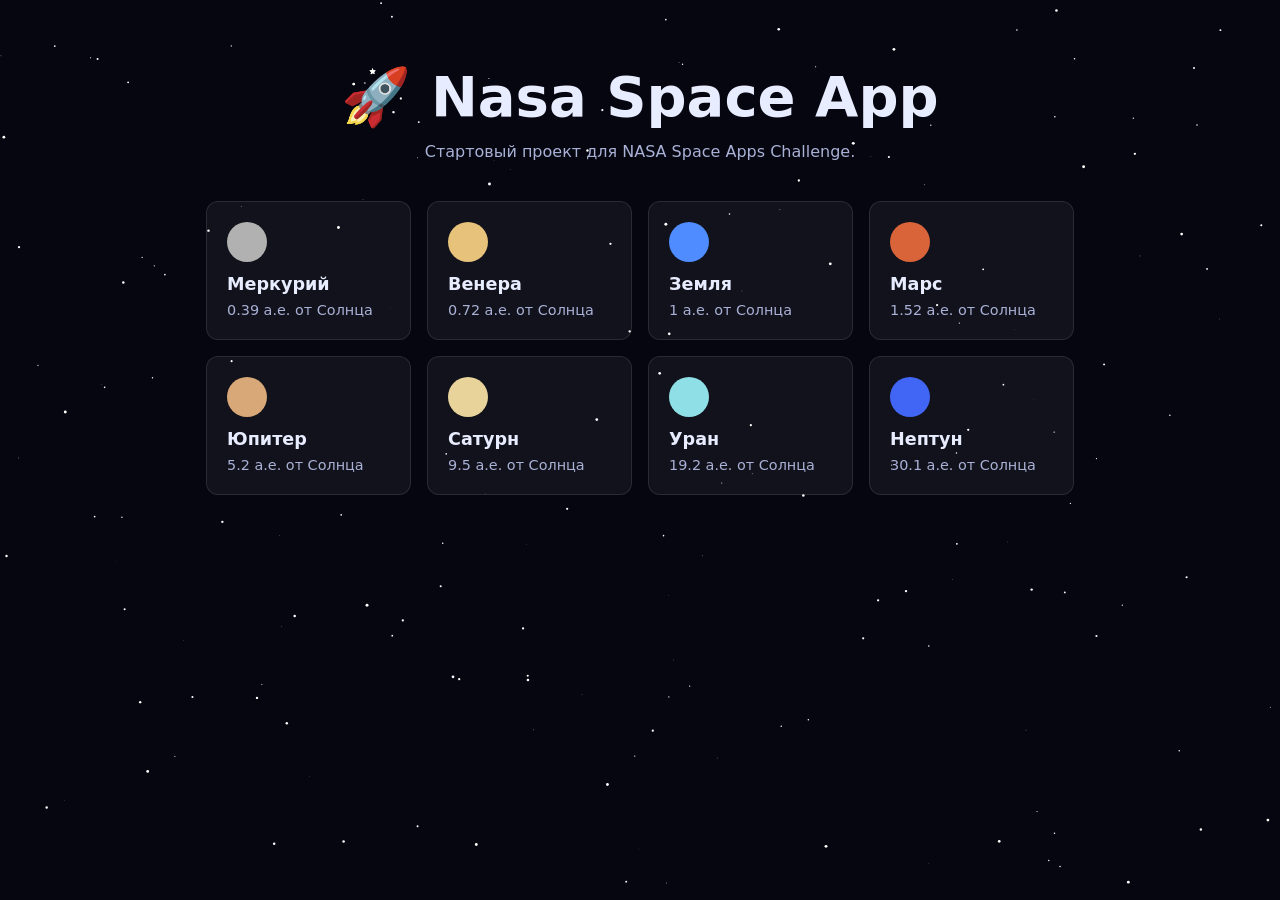
==== index.html @ c8b4d327 "Initial commit: Nasa Space App starter page Co-Authored-By: Claude Opus 5.5 <noreply@anthropic.com>" ====
<!doctype html>
<html lang="ru">
<head>
  <meta charset="utf-8">
  <meta name="viewport" content="width=device-width, initial-scale=1">
  <title>Nasa Space App</title>
  <link rel="stylesheet" href="style.css">
</head>
<body>
  <canvas id="stars"></canvas>
  <main>
    <h1>🚀 Nasa Space App</h1>
    <p>Стартовый проект для NASA Space Apps Challenge.</p>
    <section class="planets" id="planets"></section>
  </main>
  <script src="script.js"></script>
</body>
</html>
---- style.css ----
* { box-sizing: border-box; margin: 0; }

body {
  min-height: 100vh;
  background: #05060f;
  color: #e8ecff;
  font-family: system-ui, -apple-system, sans-serif;
  overflow-x: hidden;
}

#stars {
  position: fixed;
  inset: 0;
  z-index: -1;
}

main {
  max-width: 900px;
  margin: 0 auto;
  padding: 64px 16px;
  text-align: center;
}

h1 { font-size: clamp(2rem, 6vw, 3.5rem); margin-bottom: 12px; }
p { color: #a9b1d6; margin-bottom: 40px; }

.planets {
  display: grid;
  grid-template-columns: repeat(auto-fill, minmax(180px, 1fr));
  gap: 16px;
}

.planet {
  background: rgba(255, 255, 255, 0.05);
  border: 1px solid rgba(255, 255, 255, 0.1);
  border-radius: 12px;
  padding: 20px;
  text-align: left;
}

.planet .dot {
  width: 40px;
  height: 40px;
  border-radius: 50%;
  margin-bottom: 12px;
}

.planet h2 { font-size: 1.1rem; margin-bottom: 6px; }
.planet span { color: #a9b1d6; font-size: 0.9rem; }
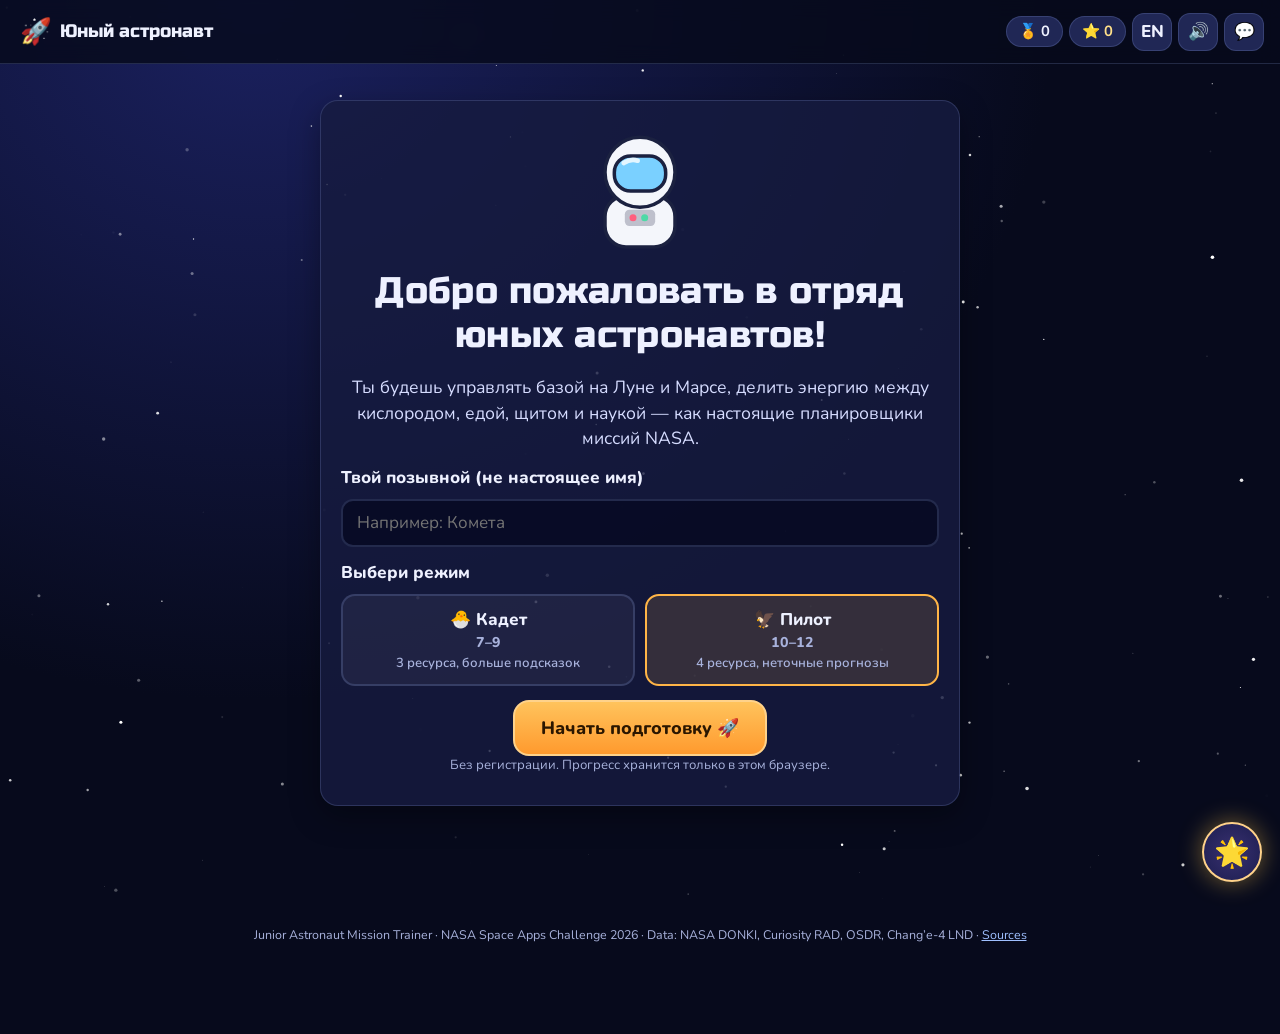
==== commit 46da10d7: "HTML prototype of the Junior Astronaut trainer (kept for history) Co-Authored-By: Claude Opus 5.5 <n" ====
--- a/index.html
+++ b/index.html
@@ -3,16 +3,32 @@
 <head>
   <meta charset="utf-8">
   <meta name="viewport" content="width=device-width, initial-scale=1">
-  <title>Nasa Space App</title>
-  <link rel="stylesheet" href="style.css">
+  <title>Юный астронавт — тренажёр миссий</title>
+  <meta name="description" content="Junior Astronaut Mission Trainer — run a Moon or Mars outpost, balance oxygen, food, radiation shielding and power using real NASA data. Ages 7–12. NASA Space Apps Challenge 2026.">
+  <link rel="icon" href="data:image/svg+xml,<svg xmlns='http://www.w3.org/2000/svg' viewBox='0 0 100 100'><text y='.9em' font-size='90'>🚀</text></svg>">
+  <link rel="preconnect" href="https://fonts.googleapis.com">
+  <link rel="preconnect" href="https://fonts.gstatic.com" crossorigin>
+  <link href="https://fonts.googleapis.com/css2?family=Nunito:wght@500;700;800;900&family=Russo+One&display=swap" rel="stylesheet">
+  <link rel="stylesheet" href="css/style.css">
 </head>
 <body>
-  <canvas id="stars"></canvas>
-  <main>
-    <h1>🚀 Nasa Space App</h1>
-    <p>Стартовый проект для NASA Space Apps Challenge.</p>
-    <section class="planets" id="planets"></section>
-  </main>
-  <script src="script.js"></script>
+  <canvas id="stars" aria-hidden="true"></canvas>
+  <header id="topbar" class="topbar"></header>
+  <main id="app" class="app" tabindex="-1"></main>
+  <button id="fab-beacon" class="fab" aria-label="Космический маяк / Space Beacon" title="🌟 Космический маяк — пауза и спокойное дыхание">🌟</button>
+  <footer class="foot">
+    Junior Astronaut Mission Trainer · NASA Space Apps Challenge 2026 ·
+    Data: NASA DONKI, Curiosity RAD, OSDR, Chang’e-4 LND · <a href="#" onclick="JA.go('adults');return false;">Sources</a>
+  </footer>
+  <noscript>Please enable JavaScript to play.</noscript>
+
+  <script src="js/data.js"></script>
+  <script src="js/core.js"></script>
+  <script src="js/nasa.js"></script>
+  <script src="js/sim.js"></script>
+  <script src="js/ui.js"></script>
+  <script src="js/missions.js"></script>
+  <script src="js/multi.js"></script>
+  <script src="js/main.js"></script>
 </body>
 </html>
--- a/css/style.css
+++ b/css/style.css
@@ -0,0 +1,406 @@
+/* ============================================================
+   Junior Astronaut Mission Trainer — styles
+   ============================================================ */
+:root {
+  --bg: #070a1c;
+  --panel: rgba(22, 28, 64, 0.82);
+  --panel-2: rgba(36, 44, 92, 0.9);
+  --line: rgba(160, 180, 255, 0.18);
+  --text: #eef1ff;
+  --muted: #a8b2dc;
+  --accent: #ffb547;
+  --accent-2: #6b8cff;
+  --good: #4dd9a6;
+  --bad: #ff5e7e;
+  --warn: #ffc94a;
+  --radius: 18px;
+  --shadow: 0 10px 30px rgba(0, 0, 0, 0.35);
+  --font: 'Nunito', system-ui, -apple-system, 'Segoe UI', sans-serif;
+  --head: 'Russo One', 'Nunito', system-ui, sans-serif;
+}
+* { box-sizing: border-box; }
+html, body { margin: 0; }
+body {
+  min-height: 100vh;
+  background: radial-gradient(ellipse at 20% 0%, #1b2160 0%, var(--bg) 55%) fixed, var(--bg);
+  color: var(--text);
+  font-family: var(--font);
+  font-size: 17px;
+  line-height: 1.45;
+  overflow-x: hidden;
+}
+#stars { position: fixed; inset: 0; z-index: -1; }
+h1, h2, h3 { font-family: var(--head); font-weight: 400; letter-spacing: .3px; margin: 0 0 .5em; line-height: 1.2; }
+h1 { font-size: clamp(1.5rem, 4.2vw, 2.3rem); }
+h2 { font-size: clamp(1.2rem, 3vw, 1.55rem); }
+h3 { font-size: 1.1rem; }
+p { margin: 0 0 .8em; }
+a { color: #9fc0ff; }
+button { font-family: inherit; font-size: inherit; color: inherit; cursor: pointer; }
+button:disabled { cursor: not-allowed; opacity: .45; }
+:focus-visible { outline: 3px solid var(--accent); outline-offset: 2px; }
+input, select {
+  font: inherit; color: var(--text); background: rgba(5, 8, 30, .7); border: 2px solid var(--line);
+  border-radius: 12px; padding: 10px 14px; width: 100%;
+}
+small { color: var(--muted); }
+.muted { color: var(--muted); }
+.tiny { font-size: .82rem; color: var(--muted); }
+.center { text-align: center; }
+.row { display: flex; gap: 10px; flex-wrap: wrap; align-items: center; }
+.row.center { justify-content: center; }
+.app { max-width: 1180px; margin: 0 auto; padding: 16px 16px 90px; outline: none; }
+
+/* ---------- top bar ---------- */
+.topbar {
+  position: sticky; top: 0; z-index: 20; display: flex; justify-content: space-between; align-items: center; gap: 8px;
+  padding: 10px 16px; background: rgba(7, 10, 28, .82); backdrop-filter: blur(10px); border-bottom: 1px solid var(--line);
+}
+.brand { display: flex; align-items: center; gap: 8px; background: none; border: 0; padding: 4px; }
+.logo { font-size: 1.6rem; }
+.brand-text { font-family: var(--head); font-size: 1.1rem; }
+.top-right { display: flex; gap: 6px; align-items: center; flex-wrap: wrap; justify-content: flex-end; }
+.pill { background: var(--panel-2); border: 1px solid var(--line); border-radius: 999px; padding: 4px 12px; font-size: .92rem; white-space: nowrap; }
+.pill.gold { color: #ffe08a; }
+.icon-btn { background: var(--panel-2); border: 1px solid var(--line); border-radius: 12px; min-width: 40px; height: 38px; font-weight: 800; }
+@media (max-width: 560px) { .brand-text { display: none; } }
+
+/* ---------- generic ---------- */
+.card { background: var(--panel); border: 1px solid var(--line); border-radius: var(--radius); padding: 20px; box-shadow: var(--shadow); margin-bottom: 16px; }
+.btn {
+  display: inline-flex; align-items: center; justify-content: center; gap: 8px; border: 2px solid var(--line); background: var(--panel-2);
+  border-radius: 14px; padding: 10px 18px; font-weight: 800; transition: transform .1s, filter .15s;
+}
+.btn:hover:not(:disabled) { filter: brightness(1.12); transform: translateY(-1px); }
+.btn:active:not(:disabled) { transform: translateY(1px); }
+.btn.primary { background: linear-gradient(180deg, #ffc35c, #ff9a2e); color: #2a1600; border-color: #ffd28a; }
+.btn.ghost { background: transparent; }
+.btn.big { padding: 14px 26px; font-size: 1.12rem; border-radius: 16px; }
+.btn.small { padding: 6px 12px; font-size: .9rem; }
+.back { background: none; border: 0; color: var(--muted); padding: 6px 0; margin-bottom: 8px; font-weight: 700; }
+.back:hover { color: var(--text); }
+.link { background: none; border: 0; color: #9fc0ff; text-decoration: underline; padding: 0; }
+.say { background: rgba(255,255,255,.08); border: 1px solid var(--line); border-radius: 50%; width: 32px; height: 32px; font-size: .9rem; vertical-align: middle; }
+.chip { background: rgba(255,255,255,.06); border: 2px solid var(--line); border-radius: 999px; padding: 8px 14px; font-weight: 700; }
+.chip.on { background: rgba(107,140,255,.3); border-color: var(--accent-2); }
+.chip:hover:not(:disabled) { border-color: var(--accent-2); }
+.tag { display: inline-block; font-size: .72rem; font-weight: 900; padding: 2px 7px; border-radius: 6px; background: #444b7a; }
+.tag.FLR { background: #ff9a2e; color: #2a1600; } .tag.GST { background: #9b6bff; } .tag.SEP { background: #ff5e7e; } .tag.CME { background: #3aa0ff; }
+.tag.ok { background: var(--good); color: #032; }
+.note { background: rgba(107,140,255,.14); border-left: 4px solid var(--accent-2); padding: 10px 14px; border-radius: 10px; }
+.feedback { background: rgba(77,217,166,.14); border-left: 4px solid var(--good); padding: 10px 14px; border-radius: 10px; }
+.warn-text { color: var(--warn); } .ok-text { color: var(--good); }
+.bar { display: block; height: 10px; background: rgba(255,255,255,.1); border-radius: 99px; overflow: hidden; }
+.bar > i { display: block; height: 100%; background: linear-gradient(90deg, var(--accent-2), var(--good)); border-radius: 99px; }
+.field { display: block; margin: 14px 0; }
+.field > span { display: block; font-weight: 800; margin-bottom: 8px; }
+.toggle { display: flex; gap: 10px; align-items: flex-start; margin: 12px 0; }
+.toggle input { width: 22px; height: 22px; margin-top: 2px; flex: none; }
+.big-ico { font-size: 3rem; line-height: 1; }
+.spinner { display: inline-block; width: 16px; height: 16px; border: 3px solid var(--line); border-top-color: var(--accent); border-radius: 50%; animation: spin 1s linear infinite; vertical-align: middle; }
+@keyframes spin { to { transform: rotate(360deg); } }
+
+/* ---------- tabs ---------- */
+.tabs { display: flex; gap: 8px; flex-wrap: wrap; margin: 6px 0 14px; }
+.tab { background: var(--panel); border: 2px solid var(--line); border-radius: 12px; padding: 8px 16px; font-weight: 800; }
+.tab.on { background: var(--accent-2); border-color: #a9bcff; }
+
+/* ---------- welcome / home ---------- */
+.hero { max-width: 640px; margin: 20px auto; text-align: center; }
+.hero .field { text-align: left; }
+.lead { font-size: 1.1rem; color: #d6dcff; }
+.seg { display: grid; grid-template-columns: 1fr 1fr; gap: 10px; }
+.seg-btn { background: rgba(255,255,255,.05); border: 2px solid var(--line); border-radius: 14px; padding: 12px; font-weight: 800; display: flex; flex-direction: column; align-items: center; gap: 2px; }
+.seg-btn em { font-style: normal; font-weight: 600; font-size: .82rem; color: var(--muted); }
+.seg-btn.on { border-color: var(--accent); background: rgba(255,181,71,.14); }
+.home-grid { display: grid; gap: 16px; }
+.hello { display: flex; gap: 18px; align-items: center; flex-wrap: wrap; margin: 0; }
+.hello-av { cursor: pointer; transition: transform .2s; }
+.hello-av:hover { transform: rotate(-6deg) scale(1.05); }
+.hello h1 { margin-bottom: 4px; }
+.progress-line { min-width: 240px; }
+.progress-line span { font-weight: 700; font-size: .95rem; }
+.progress-line .bar { margin: 6px 0 2px; }
+.mode-row { display: grid; grid-template-columns: repeat(auto-fit, minmax(240px, 1fr)); gap: 14px; }
+.mode-card {
+  display: flex; flex-direction: column; align-items: flex-start; gap: 4px; text-align: left; padding: 22px; border-radius: 22px;
+  border: 2px solid rgba(255,255,255,.2); box-shadow: var(--shadow); transition: transform .15s;
+}
+.mode-card:hover { transform: translateY(-3px) scale(1.01); }
+.mode-card b { font-family: var(--head); font-weight: 400; font-size: 1.35rem; }
+.mode-card small { color: rgba(255,255,255,.85); }
+.mode-card.solo { background: linear-gradient(135deg, #ff8a3d, #e0457b); }
+.mode-card.multi { background: linear-gradient(135deg, #4f6bff, #2bb5c9); }
+.mode-ico { font-size: 2.6rem; }
+.tile-row { display: grid; grid-template-columns: repeat(auto-fit, minmax(150px, 1fr)); gap: 12px; }
+.tile { background: var(--panel); border: 1px solid var(--line); border-radius: 16px; padding: 16px; display: flex; flex-direction: column; align-items: center; gap: 4px; font-size: 1.8rem; }
+.tile b { font-size: .95rem; } .tile small { font-size: .8rem; }
+.tile:hover { border-color: var(--accent-2); }
+
+/* ---------- weather ---------- */
+.weather { margin: 0; }
+.weather-head { display: flex; justify-content: space-between; align-items: center; gap: 8px; flex-wrap: wrap; }
+.weather-head h2 { margin: 0; }
+.live-dot, .archive-dot { font-size: .75rem; font-weight: 900; padding: 3px 9px; border-radius: 99px; letter-spacing: .5px; }
+.live-dot { background: rgba(77,217,166,.18); color: var(--good); }
+.live-dot::before { content: '●'; margin-right: 5px; animation: blink 1.4s infinite; }
+.archive-dot { background: rgba(255,201,74,.16); color: var(--warn); }
+@keyframes blink { 50% { opacity: .2; } }
+.risk { border-left: 5px solid var(--c); padding-left: 10px; }
+.ev-list { list-style: none; padding: 0; margin: 8px 0; display: grid; gap: 6px; font-size: .93rem; }
+
+/* ---------- maps & training cards ---------- */
+.map-grid { display: grid; grid-template-columns: repeat(auto-fill, minmax(210px, 1fr)); gap: 14px; }
+.map-card, .train-card {
+  position: relative; display: flex; flex-direction: column; gap: 4px; align-items: flex-start; text-align: left;
+  background: linear-gradient(160deg, color-mix(in srgb, var(--mc, #6b8cff) 35%, transparent), var(--panel));
+  border: 2px solid color-mix(in srgb, var(--mc, #6b8cff) 60%, transparent); border-radius: 20px; padding: 18px; min-height: 160px; transition: transform .15s;
+}
+.train-card { --mc: #6b8cff; }
+.map-card:hover:not(:disabled), .train-card:hover { transform: translateY(-3px); }
+.map-card.locked { filter: grayscale(.8); }
+.map-card.locked:disabled { opacity: .75; }
+.map-ico { font-size: 2.4rem; }
+.map-card b, .train-card b { font-size: 1.05rem; }
+.stars { color: #ffd24a; font-size: 1.2rem; letter-spacing: 2px; margin-top: auto; }
+.need { margin-top: auto; width: 100%; font-weight: 800; font-size: .9rem; }
+.need .bar { margin-top: 4px; }
+.reward { margin-top: auto; font-weight: 800; color: #ffe08a; font-size: .9rem; }
+.done { position: absolute; top: 12px; right: 12px; background: var(--good); color: #032; border-radius: 99px; font-size: .78rem; font-weight: 900; padding: 2px 8px; }
+
+/* ---------- briefing ---------- */
+.briefing, .train { max-width: 860px; margin: 0 auto 16px; border-top: 6px solid var(--mc, var(--accent-2)); }
+.brief-head { display: flex; gap: 16px; align-items: flex-start; margin-bottom: 10px; }
+.facts { display: grid; grid-template-columns: repeat(auto-fit, minmax(180px, 1fr)); gap: 10px; margin: 12px 0; }
+.facts > div { background: rgba(255,255,255,.05); border: 1px solid var(--line); border-radius: 12px; padding: 10px 12px; }
+.facts span { display: block; font-size: .82rem; color: var(--muted); }
+.fact { background: rgba(255,181,71,.12); border-radius: 12px; padding: 10px 14px; }
+.goal ul { margin: 0; padding-left: 20px; }
+.plan-list { display: flex; flex-wrap: wrap; gap: 8px; }
+
+/* ---------- HUD & meters ---------- */
+.game-top { display: flex; align-items: center; gap: 12px; justify-content: space-between; flex-wrap: wrap; }
+.game-top h2 { margin: 0; flex: 1; }
+.game-top .back { margin: 0; }
+.hud { display: flex; flex-wrap: wrap; gap: 10px 14px; align-items: center; background: var(--panel); border: 1px solid var(--line); border-radius: var(--radius); padding: 12px; margin: 10px 0 14px; }
+.sol-badge { display: flex; flex-direction: column; align-items: center; background: var(--accent-2); border-radius: 14px; padding: 6px 12px; line-height: 1.05; }
+.sol-badge b { font-family: var(--head); font-size: 1.6rem; font-weight: 400; }
+.sol-badge small { color: #e6ebff; font-size: .72rem; }
+.meter { display: flex; gap: 8px; align-items: center; flex: 1 1 140px; min-width: 0; }
+.m-ico { font-size: 1.5rem; }
+.m-body { flex: 1; min-width: 0; }
+.m-label { font-size: .85rem; display: block; white-space: nowrap; overflow: hidden; text-overflow: ellipsis; }
+.m-flag { font-style: normal; color: var(--bad); font-weight: 900; }
+.m-bar { height: 12px; border-radius: 99px; background: rgba(255,255,255,.1); overflow: hidden; margin-top: 3px; }
+.m-bar i { display: block; height: 100%; background: var(--good); border-radius: 99px; transition: width .5s; }
+.meter.warn .m-bar i { background: var(--warn); }
+.meter.bad .m-bar i { background: var(--bad); animation: pulse 1s infinite; }
+@keyframes pulse { 50% { opacity: .55; } }
+.crew { display: flex; align-items: center; gap: 2px; font-size: 1.4rem; }
+.crew b { margin-left: 6px; }
+@media (max-width: 700px) { .meter { flex-basis: 40%; } .sol-badge { flex-direction: row; gap: 6px; } }
+
+/* ---------- game layout ---------- */
+.game-grid { display: grid; grid-template-columns: minmax(0, 1fr) minmax(0, 1.1fr); gap: 16px; align-items: start; }
+.game-grid > * { min-width: 0; }
+@media (max-width: 880px) { .game-grid { grid-template-columns: minmax(0, 1fr); } }
+@media (max-width: 480px) { .app { padding: 12px 12px 90px; } .step { width: 38px; height: 38px; } .blocks { min-width: 40px; } .alloc-head { flex-wrap: wrap; } .reflect h3 { margin-top: 12px; } }
+.reflect h3 + .plan-list + h3 { margin-top: 14px; }
+.actions { display: flex; gap: 10px; justify-content: space-between; margin-top: 12px; flex-wrap: wrap; }
+.plan-reminder { font-size: .9rem; color: var(--muted); }
+
+/* ---------- scene ---------- */
+.scene { position: relative; height: 240px; border-radius: var(--radius); overflow: hidden; background: linear-gradient(180deg, var(--sky), color-mix(in srgb, var(--sky) 60%, #000)); border: 1px solid var(--line); }
+.scene.night { filter: brightness(.55) saturate(.6); }
+.sun { position: absolute; top: 22px; right: 34px; width: 46px; height: 46px; border-radius: 50%; background: radial-gradient(circle, #fff7c2, #ffc94a 60%, transparent 70%); box-shadow: 0 0 40px #ffcf5a; }
+.sun.off { opacity: .1; }
+.earth-dot { position: absolute; top: 30px; left: 40px; width: 22px; height: 22px; border-radius: 50%; background: radial-gradient(circle at 35% 35%, #9fd8ff, #2e6bff 60%, #133a8f); box-shadow: 0 0 12px #4f8cff; }
+.jupiter { position: absolute; top: 14px; left: 24px; width: 90px; height: 90px; border-radius: 50%; background: repeating-linear-gradient(170deg, #e8c39e 0 10px, #c98e5b 10px 18px, #f2dcc2 18px 26px); opacity: .9; }
+.ground { position: absolute; left: -10%; right: -10%; bottom: -40px; height: 120px; background: var(--ground); border-radius: 50% 50% 0 0; box-shadow: inset 0 10px 30px rgba(0,0,0,.25); }
+.habitat { position: absolute; left: 50%; bottom: 46px; transform: translateX(-50%); width: 300px; height: 130px; }
+.dome { position: absolute; left: 100px; bottom: 0; width: 100px; height: 60px; border-radius: 60px 60px 6px 6px; background: linear-gradient(180deg, #f4f6fb, #b9c3d9); border: 3px solid #1b2140; }
+.dome::after { content: ''; position: absolute; left: 36px; top: 20px; width: 24px; height: 16px; border-radius: 10px; background: #7ad0ff; border: 2px solid #1b2140; }
+.greenhouse { position: absolute; left: 196px; bottom: 0; width: 58px; height: 38px; border-radius: 40px 40px 4px 4px; background: rgba(160, 255, 200, .25); border: 3px solid #1b2140; }
+.greenhouse.on { background: rgba(77, 217, 166, .75); box-shadow: 0 0 22px rgba(77,217,166,.8); }
+.panels { position: absolute; left: 6px; bottom: 6px; display: flex; gap: 4px; }
+.panels i { width: 26px; height: 40px; background: linear-gradient(135deg, #2a5bd7, #6fb1ff); border: 2px solid #1b2140; transform: skewY(-12deg); box-shadow: 0 0 12px rgba(111,177,255,.6); }
+.panels.dim i { filter: brightness(.35); box-shadow: none; }
+.shield-ring { position: absolute; left: 70px; bottom: -14px; width: 160px; height: 110px; border-radius: 50% 50% 8px 8px; border: 4px solid #7affea; box-shadow: 0 0 26px #7affea, inset 0 0 26px rgba(122,255,234,.4); transition: opacity .4s; }
+.rover { position: absolute; right: 0; bottom: 0; width: 44px; height: 20px; background: var(--rv); border-radius: 6px; border: 2px solid #1b2140; }
+.rover::before, .rover::after { content: ''; position: absolute; bottom: -8px; width: 12px; height: 12px; border-radius: 50%; background: #1b2140; }
+.rover::before { left: 4px; } .rover::after { right: 4px; }
+.mini-av { position: absolute; left: 248px; bottom: 30px; }
+.mini-av .avatar { animation: bob 3s ease-in-out infinite; }
+@keyframes bob { 50% { transform: translateY(-5px); } }
+.station { position: absolute; left: 50%; top: 46%; transform: translate(-50%, -50%) rotate(-8deg); display: flex; align-items: center; gap: 4px; animation: bob 5s ease-in-out infinite; }
+.station .panel { width: 70px; height: 30px; background: linear-gradient(135deg, #2a5bd7, #6fb1ff); border: 2px solid #1b2140; }
+.station .core { width: 54px; height: 40px; border-radius: 14px; background: #e8ecf8; border: 3px solid #1b2140; }
+.moon-big { position: absolute; right: -60px; bottom: -80px; width: 220px; height: 220px; border-radius: 50%; background: radial-gradient(circle at 30% 30%, #d9dde8, #8e94a3 70%); }
+.dust { position: absolute; inset: 0; background: repeating-linear-gradient(100deg, rgba(210,130,80,.35) 0 20px, rgba(170,90,50,.45) 20px 50px); animation: dust 3s linear infinite; }
+@keyframes dust { to { background-position: 400px 0; } }
+.scene-label { position: absolute; left: 10px; top: 10px; background: rgba(0,0,0,.55); padding: 4px 10px; border-radius: 10px; font-size: .85rem; font-weight: 800; }
+@media (max-width: 420px) { .habitat { transform: translateX(-50%) scale(.82); transform-origin: bottom center; } }
+
+/* ---------- Mission Control box ---------- */
+.mcc { display: flex; gap: 12px; align-items: flex-start; background: var(--panel); border: 1px solid var(--line); border-radius: var(--radius); padding: 14px; margin-top: 12px; }
+.mcc-ico { font-size: 1.8rem; }
+.mcc p { margin: 2px 0 0; }
+.sending { color: var(--warn); animation: pulse 1.2s infinite; }
+
+/* ---------- allocation ---------- */
+.alloc { background: var(--panel); border: 1px solid var(--line); border-radius: var(--radius); padding: 14px; }
+.alloc-head { display: flex; justify-content: space-between; gap: 10px; align-items: flex-start; }
+.alloc-head small { display: block; }
+.left { font-size: 1.05rem; background: rgba(255,201,74,.15); padding: 4px 12px; border-radius: 10px; white-space: nowrap; }
+.left b { font-size: 1.3rem; color: var(--warn); }
+.left.neg b { color: var(--bad); }
+.power-strip { display: flex; gap: 4px; flex-wrap: wrap; margin: 10px 0 4px; }
+.power-strip i { width: 22px; height: 22px; border-radius: 6px; background: #ffc94a; box-shadow: 0 0 8px rgba(255,201,74,.6); }
+.power-strip i.bat { background: #6fb1ff; box-shadow: 0 0 8px rgba(111,177,255,.6); }
+.power-strip i.used { opacity: .22; box-shadow: none; }
+.alloc-row { display: flex; align-items: center; gap: 10px; padding: 10px 0; border-top: 1px solid var(--line); }
+.a-ico { font-size: 1.7rem; width: 36px; text-align: center; }
+.a-name { flex: 1; min-width: 0; }
+.a-name b { display: block; } .a-name small { font-size: .8rem; }
+.a-ctrl { display: flex; align-items: center; gap: 8px; }
+.step { width: 42px; height: 42px; border-radius: 12px; border: 2px solid var(--line); background: var(--panel-2); font-size: 1.4rem; font-weight: 900; }
+.step:hover:not(:disabled) { border-color: var(--accent); }
+.blocks { display: flex; gap: 3px; min-width: 70px; justify-content: center; flex-wrap: wrap; max-width: 120px; }
+.blocks i { width: 16px; height: 22px; border-radius: 4px; background: #ffc94a; }
+.blocks em { color: var(--muted); font-style: normal; }
+.hours { min-width: 48px; text-align: center; }
+
+/* ---------- events ---------- */
+.event-card { background: var(--panel-2); border: 2px solid var(--accent-2); border-radius: var(--radius); padding: 16px; margin-bottom: 14px; animation: pop .35s ease; }
+.event-card.alarm { border-color: var(--bad); box-shadow: 0 0 0 4px rgba(255,94,126,.15); }
+@keyframes pop { from { transform: scale(.96); opacity: 0; } }
+.ev-title { display: flex; align-items: center; gap: 10px; }
+.ev-title h3 { margin: 0; flex: 1; }
+.ev-ico { font-size: 2rem; }
+.who { margin: 8px 0 4px; }
+.feel-row { display: flex; flex-wrap: wrap; gap: 8px; margin: 8px 0; }
+.choices { display: grid; gap: 10px; margin-top: 10px; }
+.choice { text-align: left; background: rgba(255,255,255,.05); border: 2px solid var(--line); border-radius: 14px; padding: 12px 14px; display: flex; flex-direction: column; gap: 3px; }
+.choice:hover:not(:disabled) { border-color: var(--accent); }
+.choice.picked { border-color: var(--good); background: rgba(77,217,166,.14); }
+.choice .plus { color: var(--good); font-size: .88rem; font-weight: 700; }
+.choice .minus { color: #ff9db1; font-size: .88rem; font-weight: 700; }
+
+/* ---------- modal & report ---------- */
+.modal-wrap { position: fixed; inset: 0; z-index: 50; background: rgba(3, 5, 18, .72); display: flex; align-items: center; justify-content: center; padding: 16px; animation: fade .2s; }
+@keyframes fade { from { opacity: 0; } }
+.modal { background: #151b45; border: 1px solid var(--line); border-radius: 22px; padding: 22px; max-width: 560px; width: 100%; max-height: 90vh; overflow: auto; box-shadow: var(--shadow); animation: pop .25s; }
+.modal .btn { margin-top: 8px; }
+.report { list-style: none; padding: 0; margin: 0 0 12px; display: grid; gap: 8px; }
+.report li { display: grid; grid-template-columns: 30px 1fr auto; gap: 8px; align-items: center; background: rgba(255,255,255,.04); border-radius: 10px; padding: 8px 10px; font-size: .93rem; }
+.report li b { font-size: 1.05rem; }
+.report li.up b { color: var(--good); } .report li.down b { color: var(--bad); }
+.tips { padding-left: 20px; } .tips li { margin-bottom: 8px; }
+
+/* ---------- debrief ---------- */
+.debrief { max-width: 760px; margin: 0 auto; text-align: center; }
+.debrief.won { border-top: 6px solid var(--good); } .debrief.lost { border-top: 6px solid var(--warn); }
+.debrief .big-ico { font-size: 4rem; }
+.stars-big { font-size: 2.6rem; color: #ffd24a; letter-spacing: 6px; margin: 0; }
+.pts { font-family: var(--head); font-size: 1.4rem; color: #ffe08a; }
+.unlock { background: rgba(77,217,166,.16); border-radius: 12px; padding: 10px; font-size: 1.1rem; }
+.why, .thought, .reflect { text-align: left; background: rgba(255,255,255,.04); border-radius: 14px; padding: 14px; margin: 12px 0; }
+.chart { margin: 12px auto; max-width: 420px; color: var(--muted); }
+.chart svg { width: 100%; height: auto; background: rgba(255,255,255,.04); border-radius: 12px; }
+.chart figcaption { font-size: .85rem; display: flex; gap: 12px; justify-content: center; }
+
+/* ---------- beacon ---------- */
+.beacon { display: flex; flex-direction: column; align-items: center; padding: 16px 0; }
+.beacon-orb { width: 90px; height: 90px; border-radius: 50%; background: radial-gradient(circle, #fff8d6, #ffc94a 50%, rgba(255,201,74,0) 72%); box-shadow: 0 0 40px #ffcf5a; transition: transform 4s ease-in-out; margin: 20px 0; }
+.beacon-orb.in { transform: scale(1.8); }
+.beacon-orb.out { transform: scale(1); }
+.beacon.still .beacon-orb { transition: none; }
+.beacon p { font-size: 1.2rem; font-weight: 800; }
+
+/* ---------- shop / badges / log ---------- */
+.shop { display: grid; grid-template-columns: 260px 1fr; gap: 16px; align-items: start; }
+@media (max-width: 760px) { .shop { grid-template-columns: 1fr; } }
+.preview { text-align: center; position: sticky; top: 76px; }
+.shop-grid { display: grid; grid-template-columns: repeat(auto-fill, minmax(160px, 1fr)); gap: 12px; }
+.shop-item { background: var(--panel); border: 2px solid var(--line); border-radius: 16px; padding: 14px; display: flex; flex-direction: column; align-items: center; gap: 8px; text-align: center; }
+.shop-item.wearing { border-color: var(--good); }
+.swatch { width: 54px; height: 54px; border-radius: 50%; border: 3px solid #fff; }
+.sw-ico { font-size: 2.4rem; line-height: 54px; height: 54px; }
+.badge-grid { display: grid; grid-template-columns: repeat(auto-fill, minmax(170px, 1fr)); gap: 12px; }
+.badge { background: var(--panel); border: 2px dashed var(--line); border-radius: 18px; padding: 16px; text-align: center; display: flex; flex-direction: column; gap: 4px; opacity: .6; }
+.badge span { font-size: 2.6rem; }
+.badge.has { opacity: 1; border-style: solid; border-color: #ffd24a; background: linear-gradient(160deg, rgba(255,210,74,.15), var(--panel)); }
+.log { list-style: none; padding: 0; display: grid; gap: 8px; }
+.log li { display: flex; align-items: center; gap: 12px; background: var(--panel); border: 1px solid var(--line); border-radius: 14px; padding: 10px 14px; }
+.log li > span:first-child { font-size: 1.8rem; }
+.log li div { flex: 1; } .log li small { display: block; }
+.log li > span:last-child { color: #ffd24a; }
+
+/* ---------- adults page ---------- */
+.prose h2 { margin-top: 1.2em; }
+.prose ul { padding-left: 20px; } .prose li { margin-bottom: 6px; }
+.tbl { width: 100%; border-collapse: collapse; font-size: .9rem; margin: 10px 0; display: block; overflow-x: auto; }
+.tbl th, .tbl td { border: 1px solid var(--line); padding: 8px; text-align: left; vertical-align: top; }
+.tbl th { background: rgba(255,255,255,.06); }
+.sources li { margin-bottom: 10px; word-break: break-word; }
+
+/* ---------- trainings ---------- */
+.done-box { margin-top: 16px; background: rgba(77,217,166,.12); border: 2px solid var(--good); border-radius: 16px; padding: 16px; text-align: center; }
+.check-done { padding-left: 24px; color: var(--good); font-weight: 700; }
+.check-pool { display: grid; gap: 8px; }
+.grid { display: grid; grid-template-columns: repeat(var(--w), minmax(0, 1fr)); gap: 4px; max-width: 460px; margin: 10px auto; }
+.grid.small { max-width: 280px; margin: 0; }
+.cell { aspect-ratio: 1; border-radius: 8px; background: rgba(224, 97, 58, .22); border: 2px solid rgba(255,255,255,.08); display: flex; align-items: center; justify-content: center; font-size: clamp(1rem, 4vw, 1.5rem); padding: 0; }
+.cell.rock { background: rgba(80, 40, 30, .7); }
+.cell.path { background: rgba(255, 201, 74, .55); }
+.cell.adj { border-color: rgba(255,201,74,.6); }
+.robot-wrap { display: flex; gap: 16px; flex-wrap: wrap; align-items: flex-start; justify-content: center; margin: 10px 0; }
+.robot-wrap .cell { background: rgba(107,140,255,.18); }
+.robot-wrap .cell.path { background: rgba(255, 201, 74, .45); }
+.prog { display: grid; gap: 6px; min-width: 130px; }
+.cmd { background: var(--panel-2); border: 2px solid var(--line); border-radius: 10px; padding: 8px 10px; font-weight: 800; text-align: left; }
+.cmd:hover { border-color: var(--accent); }
+.radio-msg { background: #0b1030; border: 2px solid #3a4a9a; border-radius: 14px; padding: 12px 16px; font-family: ui-monospace, Menlo, monospace; font-size: 1.05rem; margin: 8px 0; }
+.antenna { display: flex; gap: 10px; justify-content: center; margin: 14px 0; font-size: 2.4rem; }
+.antenna span { width: 60px; height: 60px; display: flex; align-items: center; justify-content: center; background: rgba(255,255,255,.05); border-radius: 12px; }
+.antenna .slot { font-size: 1rem; color: var(--muted); border: 2px dashed var(--line); }
+.parts { display: grid; grid-template-columns: repeat(3, 64px); gap: 8px; justify-content: center; }
+.part { width: 64px; height: 64px; font-size: 2.2rem; background: var(--panel-2); border: 2px solid var(--line); border-radius: 12px; }
+.part:hover { border-color: var(--accent); }
+.story { display: flex; gap: 14px; align-items: center; background: rgba(255,255,255,.04); border-radius: 14px; padding: 14px; margin: 10px 0; }
+.story p { margin: 0; font-size: 1.08rem; }
+.q { font-weight: 800; font-size: 1.2rem !important; }
+.day-bar { display: flex; height: 38px; border-radius: 12px; overflow: hidden; margin: 10px 0; }
+.day-bar i { display: flex; align-items: center; justify-content: center; font-style: normal; min-width: 0; transition: flex .3s; }
+.day-bar i:nth-child(1) { background: #3a4a9a; } .day-bar i:nth-child(2) { background: #2bb5c9; } .day-bar i:nth-child(3) { background: #4dd9a6; } .day-bar i:nth-child(4) { background: #ffb547; } .day-bar i:nth-child(5) { background: #e0457b; }
+.fb { list-style: none; padding: 0; } .fb li { margin: 6px 0; } .fb .ok { color: var(--good); } .fb .no { color: var(--warn); }
+
+/* ---------- multiplayer ---------- */
+.roles { display: grid; grid-template-columns: repeat(auto-fit, minmax(240px, 1fr)); gap: 14px; }
+.role { margin: 0; }
+.join { margin-top: 10px; }
+.join input { max-width: 140px; font-size: 1.3rem; letter-spacing: 6px; text-align: center; }
+.code { font-family: var(--head); font-size: 3.4rem; letter-spacing: 12px; color: var(--accent); margin: 0; }
+.handoff { max-width: 560px; margin: 40px auto; }
+.comms { background: var(--panel); border: 1px solid var(--line); border-radius: var(--radius); padding: 14px; margin-top: 12px; }
+.comms-head { display: flex; justify-content: space-between; align-items: baseline; }
+.msgs { list-style: none; padding: 0; margin: 8px 0; display: grid; gap: 6px; max-height: 220px; overflow: auto; }
+.msgs li { padding: 8px 12px; border-radius: 12px; background: rgba(255,255,255,.05); }
+.msgs li.mcc { background: rgba(107,140,255,.2); }
+.msgs li.crew { background: rgba(255,181,71,.18); }
+.chips { display: flex; flex-wrap: wrap; gap: 6px; }
+.chips .chip { font-size: .88rem; padding: 6px 10px; }
+.radar .forecast { font-size: 1.1rem; font-weight: 800; }
+.manual ul { padding-left: 18px; margin: 0; } .manual li { margin-bottom: 4px; font-size: .93rem; }
+
+/* ---------- toast, fab, footer ---------- */
+#toasts { position: fixed; left: 50%; bottom: 84px; transform: translateX(-50%); z-index: 60; display: grid; gap: 8px; justify-items: center; pointer-events: none; }
+.toast { background: #222a66; border: 1px solid #5b6bd6; color: #fff; padding: 10px 18px; border-radius: 999px; font-weight: 800; box-shadow: var(--shadow); animation: pop .25s; }
+.toast.out { opacity: 0; transition: opacity .4s; }
+.fab { position: fixed; right: 18px; bottom: 18px; z-index: 30; width: 60px; height: 60px; border-radius: 50%; border: 2px solid #ffd28a; background: radial-gradient(circle, #3a3170, #1b1d50); font-size: 1.8rem; box-shadow: 0 0 24px rgba(255,201,74,.45); }
+.fab:hover { transform: scale(1.06); }
+.foot { text-align: center; font-size: .78rem; color: var(--muted); padding: 10px 16px 90px; }
+
+@media (prefers-reduced-motion: reduce) {
+  *, *::before, *::after { animation: none !important; transition: none !important; }
+}
